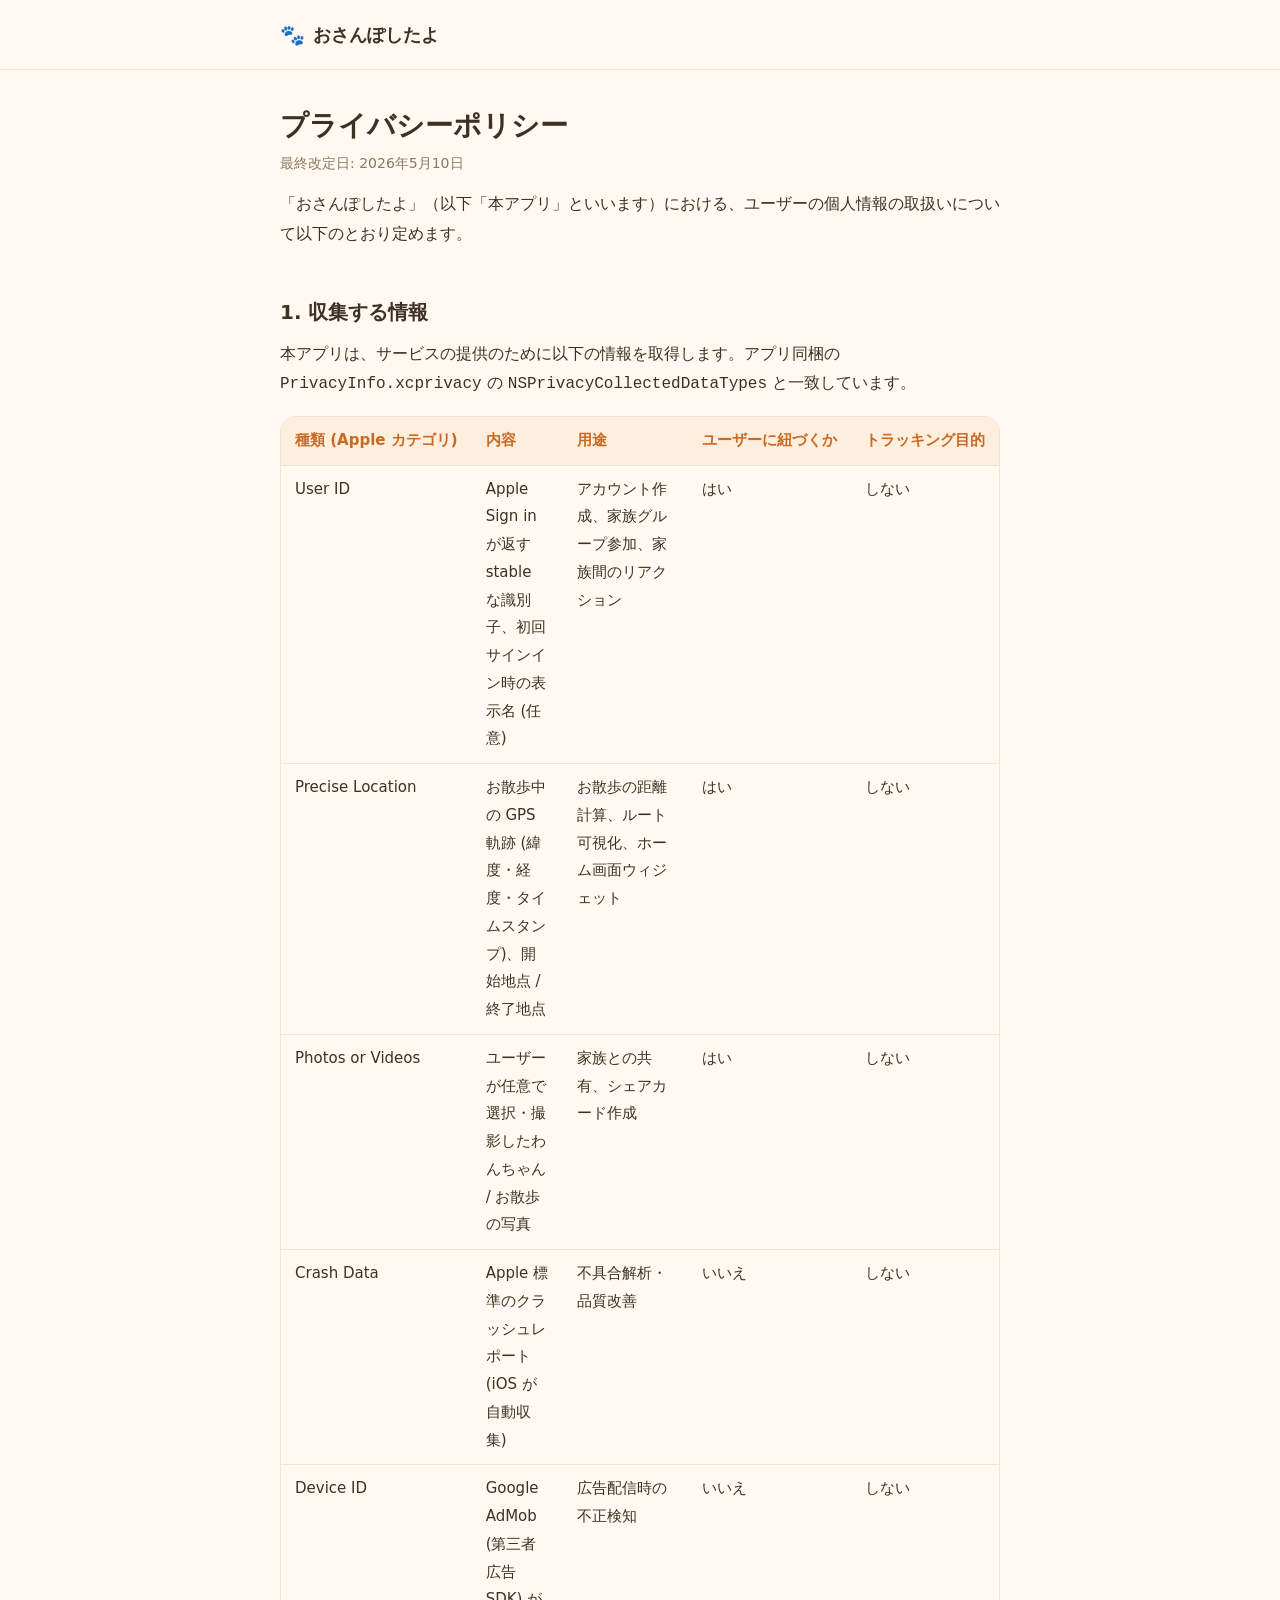
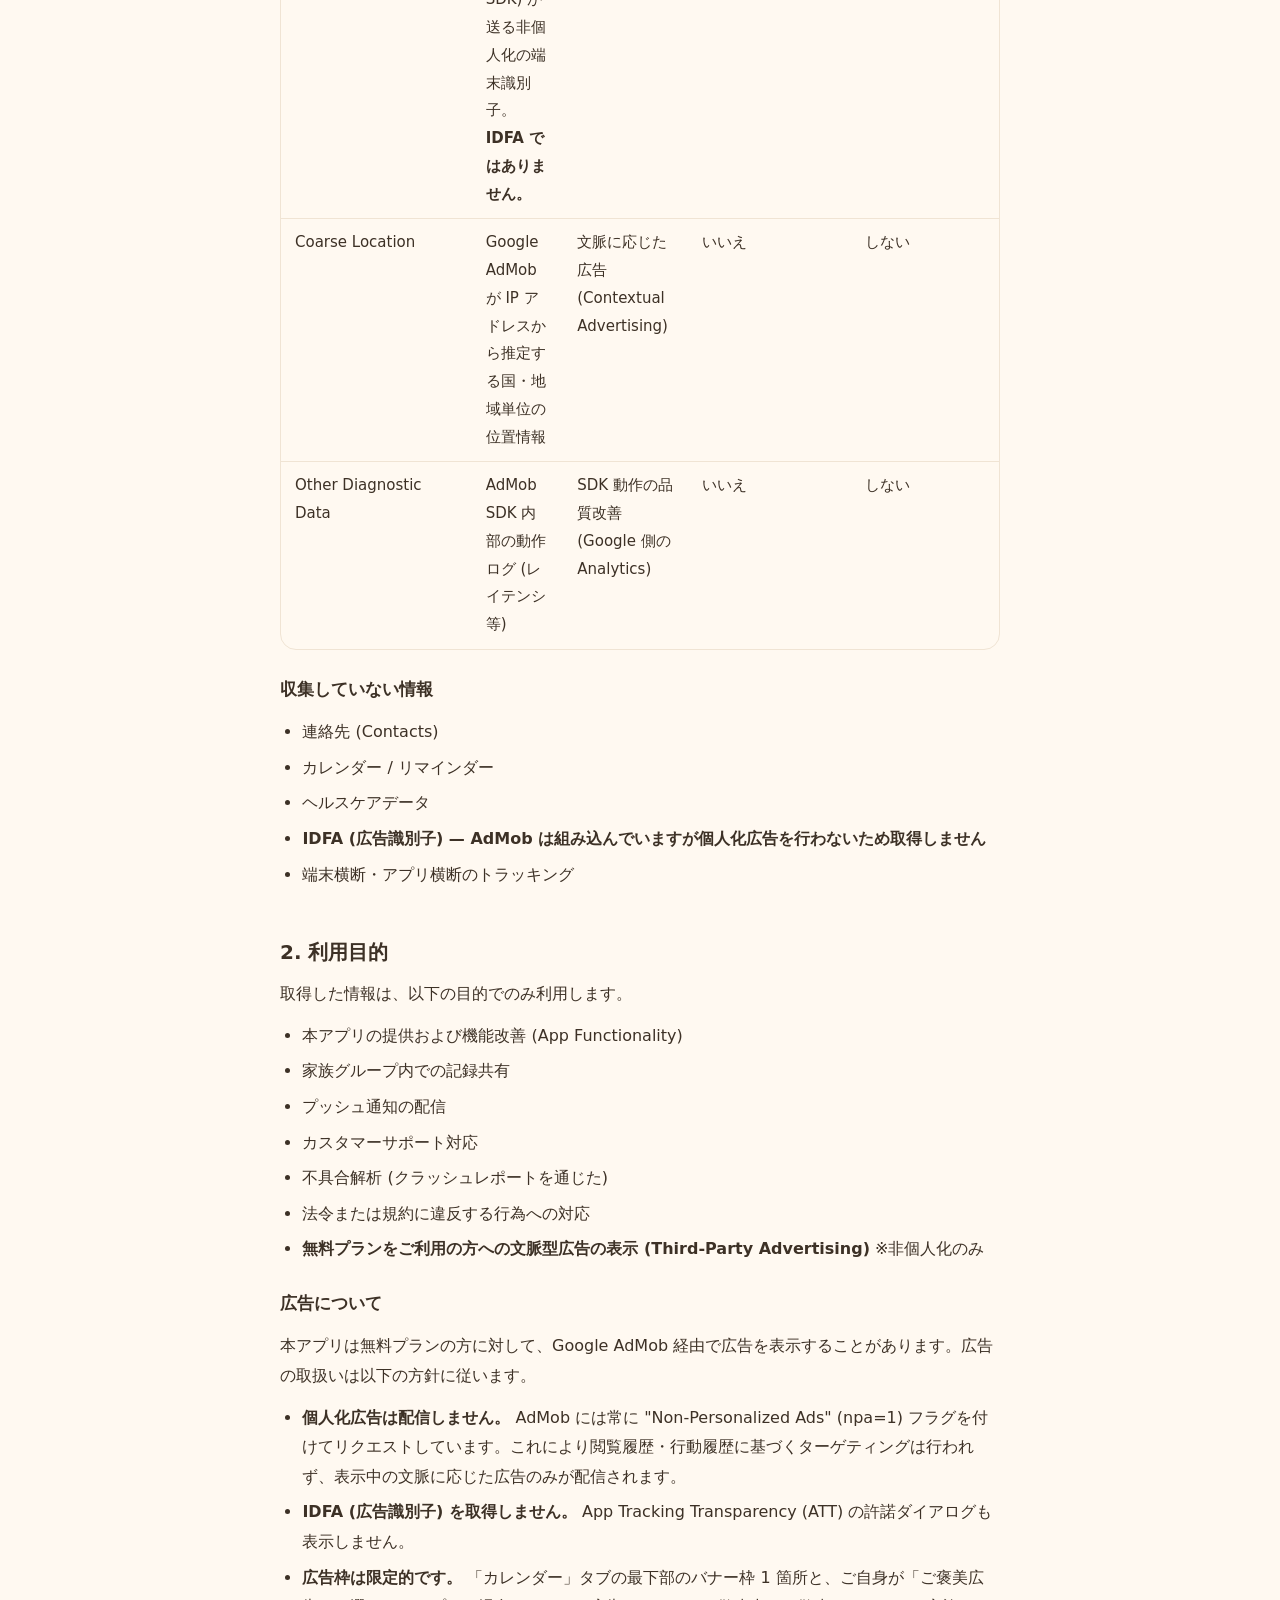
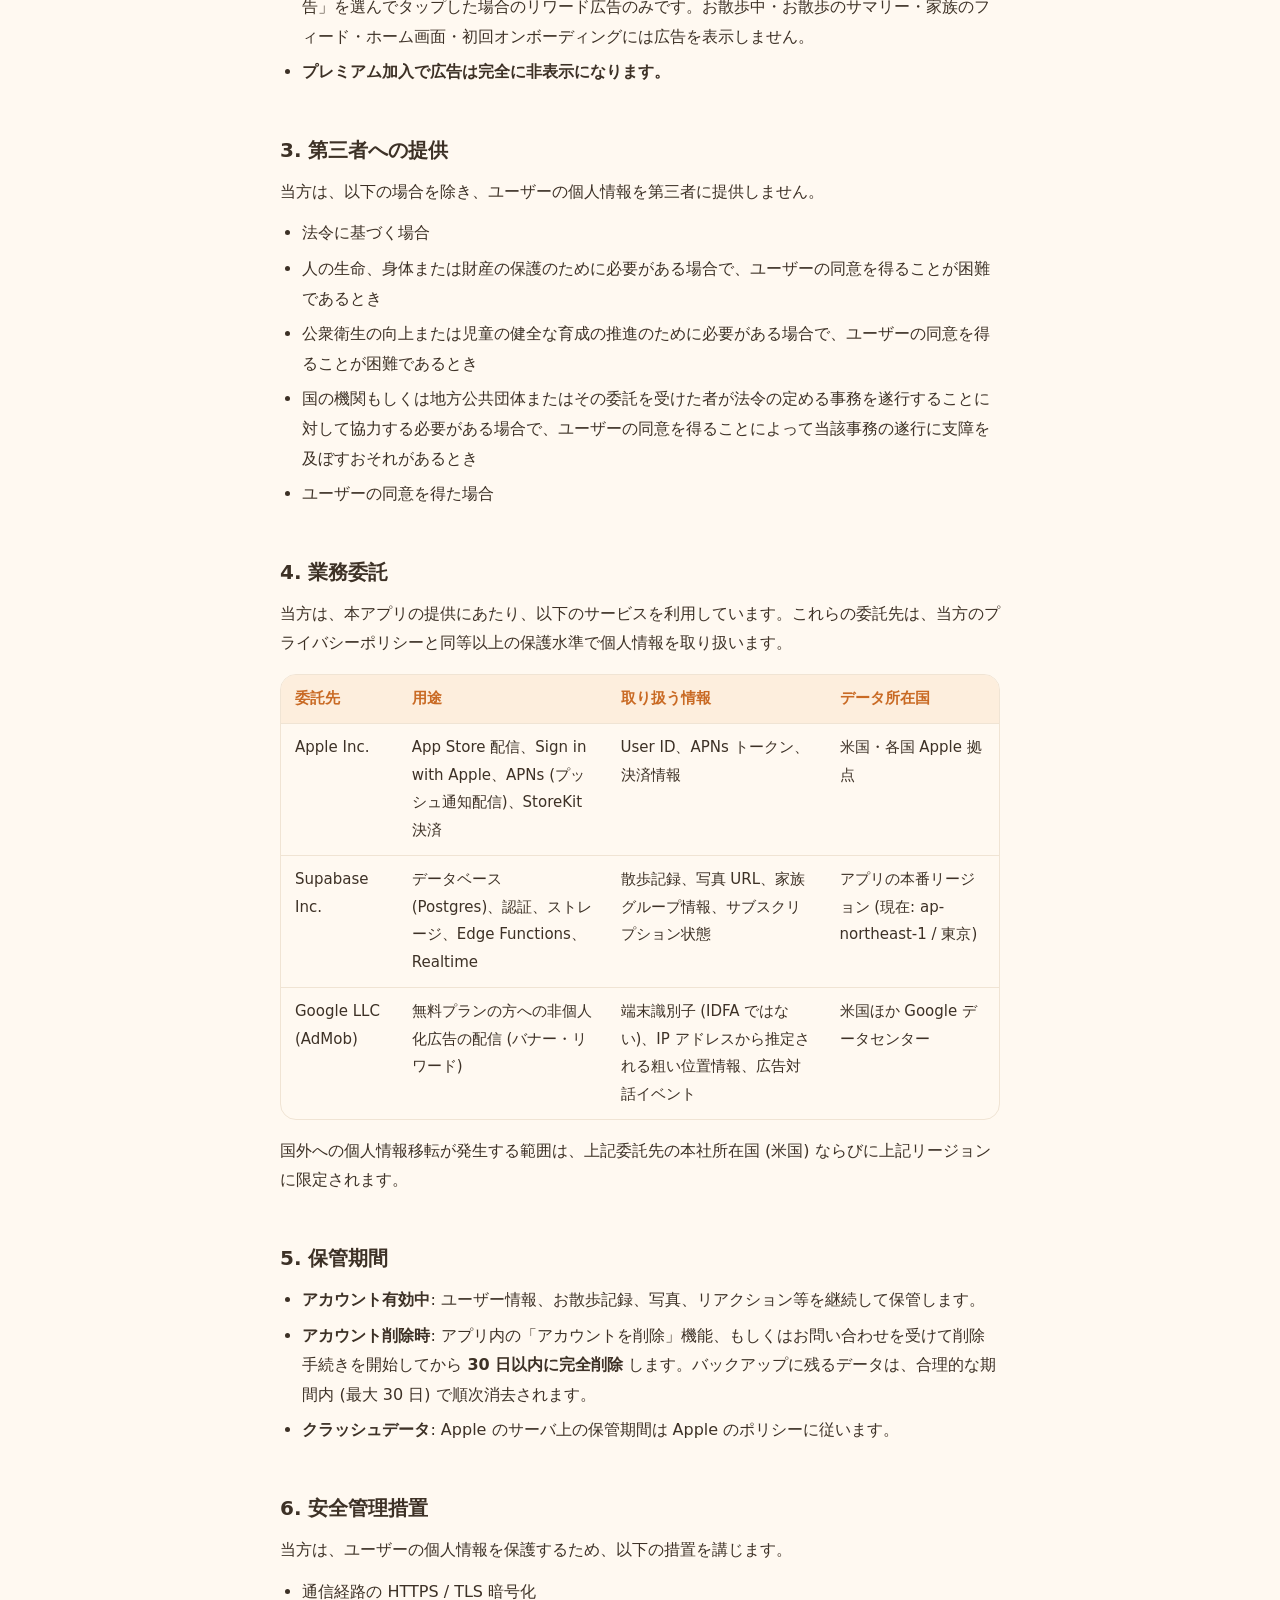
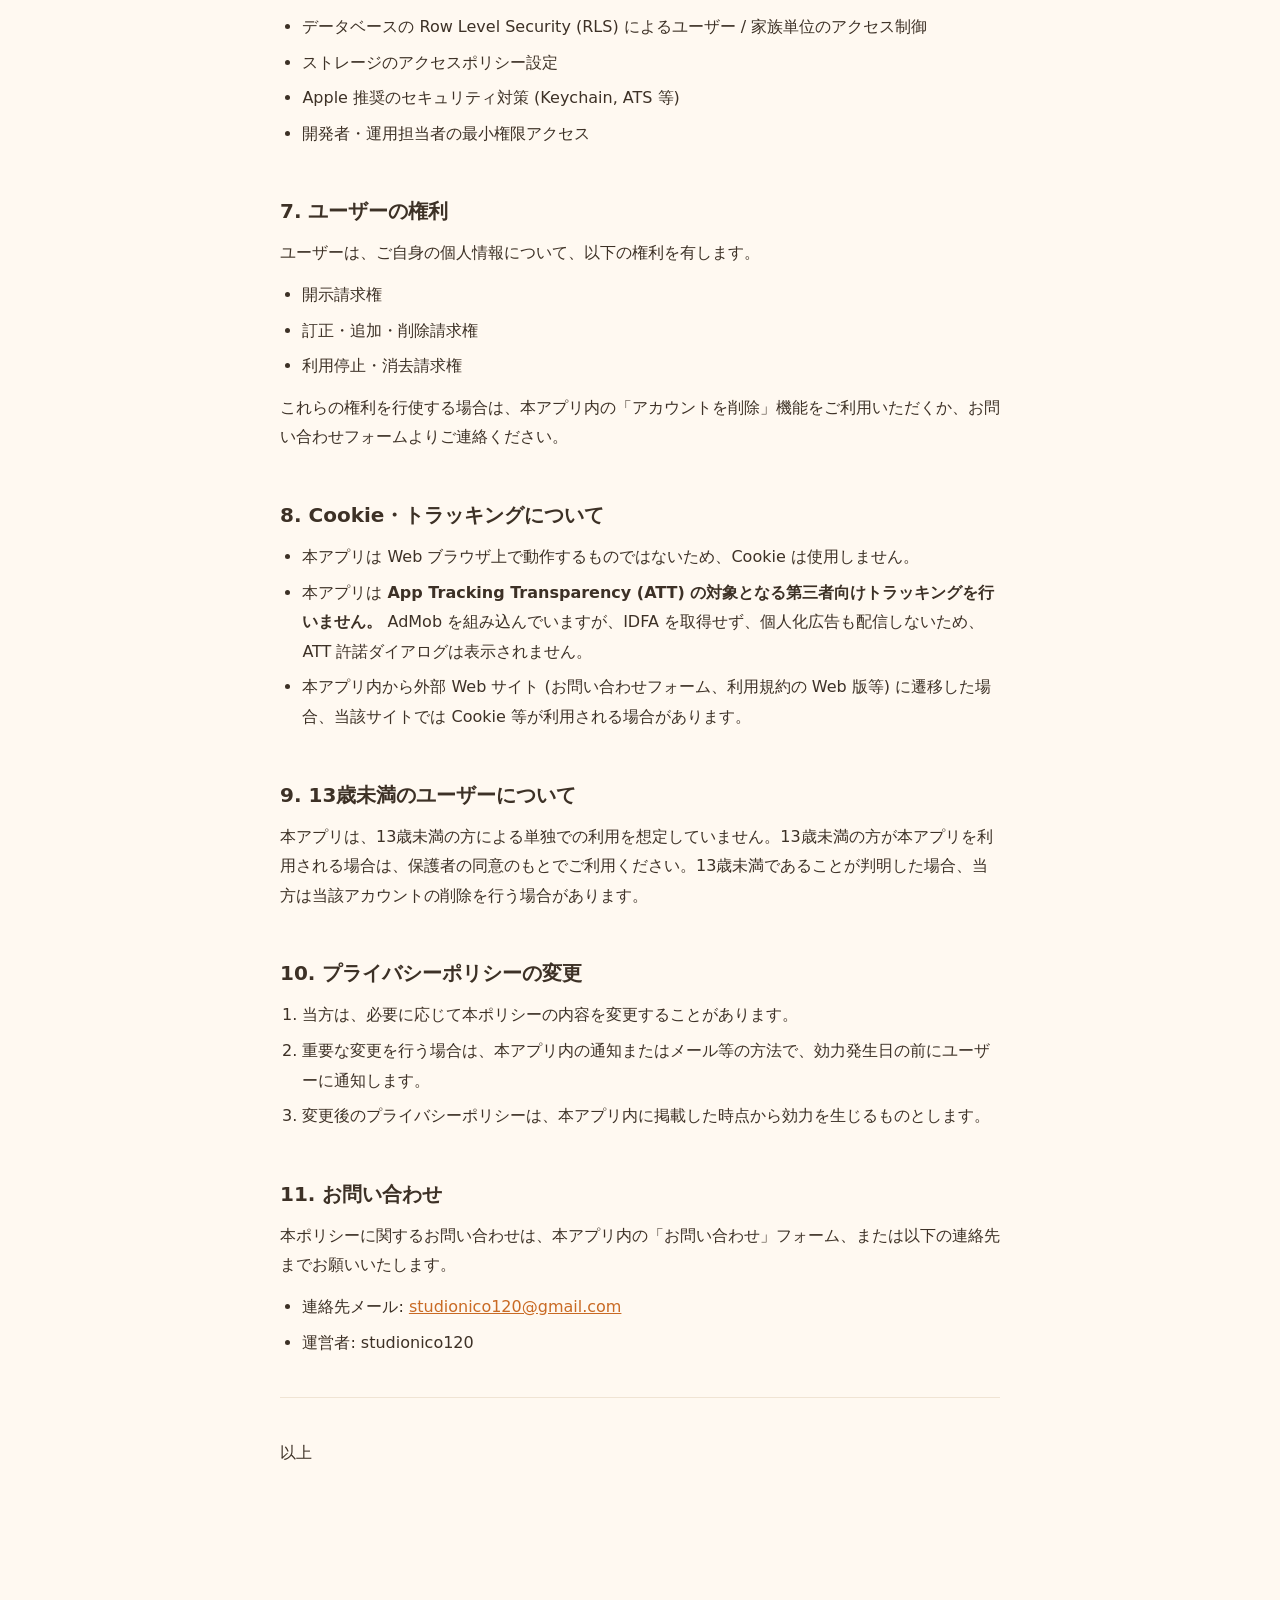
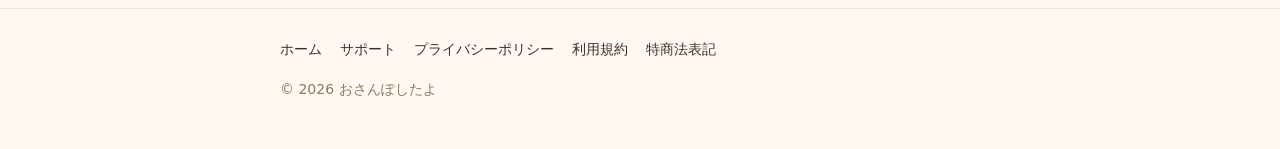
==== privacy.html @ c0de9bc1 "サイト初期化: おさんぽしたよ サポート / プライバシー / 利用規約 / 特商法" ====
<!DOCTYPE html>
<html lang="ja">
<head>
<meta charset="utf-8">
<meta name="viewport" content="width=device-width, initial-scale=1">
<meta name="robots" content="index,follow">
<title>プライバシーポリシー — おさんぽしたよ</title>
<link rel="stylesheet" href="style.css">
</head>
<body>
<header class="site-header">
  <div class="inner">
    <a class="brand" href="index.html"><span class="paw" aria-hidden="true">🐾</span> おさんぽしたよ</a>
  </div>
</header>

<main class="wrap">
  <h1>プライバシーポリシー</h1>
  <p class="updated">最終改定日: 2026年5月10日</p>
  <p>「おさんぽしたよ」（以下「本アプリ」といいます）における、ユーザーの個人情報の取扱いについて以下のとおり定めます。</p>

  <h2>1. 収集する情報</h2>
  <p>本アプリは、サービスの提供のために以下の情報を取得します。アプリ同梱の <code>PrivacyInfo.xcprivacy</code> の <code>NSPrivacyCollectedDataTypes</code> と一致しています。</p>
  <div class="table-wrap">
    <table>
      <thead>
        <tr><th>種類 (Apple カテゴリ)</th><th>内容</th><th>用途</th><th>ユーザーに紐づくか</th><th>トラッキング目的</th></tr>
      </thead>
      <tbody>
        <tr><td>User ID</td><td>Apple Sign in が返す stable な識別子、初回サインイン時の表示名 (任意)</td><td>アカウント作成、家族グループ参加、家族間のリアクション</td><td>はい</td><td>しない</td></tr>
        <tr><td>Precise Location</td><td>お散歩中の GPS 軌跡 (緯度・経度・タイムスタンプ)、開始地点 / 終了地点</td><td>お散歩の距離計算、ルート可視化、ホーム画面ウィジェット</td><td>はい</td><td>しない</td></tr>
        <tr><td>Photos or Videos</td><td>ユーザーが任意で選択・撮影したわんちゃん / お散歩の写真</td><td>家族との共有、シェアカード作成</td><td>はい</td><td>しない</td></tr>
        <tr><td>Crash Data</td><td>Apple 標準のクラッシュレポート (iOS が自動収集)</td><td>不具合解析・品質改善</td><td>いいえ</td><td>しない</td></tr>
        <tr><td>Device ID</td><td>Google AdMob (第三者広告 SDK) が送る非個人化の端末識別子。<strong>IDFA ではありません。</strong></td><td>広告配信時の不正検知</td><td>いいえ</td><td>しない</td></tr>
        <tr><td>Coarse Location</td><td>Google AdMob が IP アドレスから推定する国・地域単位の位置情報</td><td>文脈に応じた広告 (Contextual Advertising)</td><td>いいえ</td><td>しない</td></tr>
        <tr><td>Other Diagnostic Data</td><td>AdMob SDK 内部の動作ログ (レイテンシ等)</td><td>SDK 動作の品質改善 (Google 側の Analytics)</td><td>いいえ</td><td>しない</td></tr>
      </tbody>
    </table>
  </div>

  <h3>収集していない情報</h3>
  <ul>
    <li>連絡先 (Contacts)</li>
    <li>カレンダー / リマインダー</li>
    <li>ヘルスケアデータ</li>
    <li><strong>IDFA (広告識別子) — AdMob は組み込んでいますが個人化広告を行わないため取得しません</strong></li>
    <li>端末横断・アプリ横断のトラッキング</li>
  </ul>

  <h2>2. 利用目的</h2>
  <p>取得した情報は、以下の目的でのみ利用します。</p>
  <ul>
    <li>本アプリの提供および機能改善 (App Functionality)</li>
    <li>家族グループ内での記録共有</li>
    <li>プッシュ通知の配信</li>
    <li>カスタマーサポート対応</li>
    <li>不具合解析 (クラッシュレポートを通じた)</li>
    <li>法令または規約に違反する行為への対応</li>
    <li><strong>無料プランをご利用の方への文脈型広告の表示 (Third-Party Advertising)</strong> ※非個人化のみ</li>
  </ul>

  <h3>広告について</h3>
  <p>本アプリは無料プランの方に対して、Google AdMob 経由で広告を表示することがあります。広告の取扱いは以下の方針に従います。</p>
  <ul>
    <li><strong>個人化広告は配信しません。</strong> AdMob には常に "Non-Personalized Ads" (npa=1) フラグを付けてリクエストしています。これにより閲覧履歴・行動履歴に基づくターゲティングは行われず、表示中の文脈に応じた広告のみが配信されます。</li>
    <li><strong>IDFA (広告識別子) を取得しません。</strong> App Tracking Transparency (ATT) の許諾ダイアログも表示しません。</li>
    <li><strong>広告枠は限定的です。</strong> 「カレンダー」タブの最下部のバナー枠 1 箇所と、ご自身が「ご褒美広告」を選んでタップした場合のリワード広告のみです。お散歩中・お散歩のサマリー・家族のフィード・ホーム画面・初回オンボーディングには広告を表示しません。</li>
    <li><strong>プレミアム加入で広告は完全に非表示になります。</strong></li>
  </ul>

  <h2>3. 第三者への提供</h2>
  <p>当方は、以下の場合を除き、ユーザーの個人情報を第三者に提供しません。</p>
  <ul>
    <li>法令に基づく場合</li>
    <li>人の生命、身体または財産の保護のために必要がある場合で、ユーザーの同意を得ることが困難であるとき</li>
    <li>公衆衛生の向上または児童の健全な育成の推進のために必要がある場合で、ユーザーの同意を得ることが困難であるとき</li>
    <li>国の機関もしくは地方公共団体またはその委託を受けた者が法令の定める事務を遂行することに対して協力する必要がある場合で、ユーザーの同意を得ることによって当該事務の遂行に支障を及ぼすおそれがあるとき</li>
    <li>ユーザーの同意を得た場合</li>
  </ul>

  <h2>4. 業務委託</h2>
  <p>当方は、本アプリの提供にあたり、以下のサービスを利用しています。これらの委託先は、当方のプライバシーポリシーと同等以上の保護水準で個人情報を取り扱います。</p>
  <div class="table-wrap">
    <table>
      <thead><tr><th>委託先</th><th>用途</th><th>取り扱う情報</th><th>データ所在国</th></tr></thead>
      <tbody>
        <tr><td>Apple Inc.</td><td>App Store 配信、Sign in with Apple、APNs (プッシュ通知配信)、StoreKit 決済</td><td>User ID、APNs トークン、決済情報</td><td>米国・各国 Apple 拠点</td></tr>
        <tr><td>Supabase Inc.</td><td>データベース (Postgres)、認証、ストレージ、Edge Functions、Realtime</td><td>散歩記録、写真 URL、家族グループ情報、サブスクリプション状態</td><td>アプリの本番リージョン (現在: ap-northeast-1 / 東京)</td></tr>
        <tr><td>Google LLC (AdMob)</td><td>無料プランの方への非個人化広告の配信 (バナー・リワード)</td><td>端末識別子 (IDFA ではない)、IP アドレスから推定される粗い位置情報、広告対話イベント</td><td>米国ほか Google データセンター</td></tr>
      </tbody>
    </table>
  </div>
  <p>国外への個人情報移転が発生する範囲は、上記委託先の本社所在国 (米国) ならびに上記リージョンに限定されます。</p>

  <h2>5. 保管期間</h2>
  <ul>
    <li><strong>アカウント有効中</strong>: ユーザー情報、お散歩記録、写真、リアクション等を継続して保管します。</li>
    <li><strong>アカウント削除時</strong>: アプリ内の「アカウントを削除」機能、もしくはお問い合わせを受けて削除手続きを開始してから <strong>30 日以内に完全削除</strong> します。バックアップに残るデータは、合理的な期間内 (最大 30 日) で順次消去されます。</li>
    <li><strong>クラッシュデータ</strong>: Apple のサーバ上の保管期間は Apple のポリシーに従います。</li>
  </ul>

  <h2>6. 安全管理措置</h2>
  <p>当方は、ユーザーの個人情報を保護するため、以下の措置を講じます。</p>
  <ul>
    <li>通信経路の HTTPS / TLS 暗号化</li>
    <li>データベースの Row Level Security (RLS) によるユーザー / 家族単位のアクセス制御</li>
    <li>ストレージのアクセスポリシー設定</li>
    <li>Apple 推奨のセキュリティ対策 (Keychain, ATS 等)</li>
    <li>開発者・運用担当者の最小権限アクセス</li>
  </ul>

  <h2>7. ユーザーの権利</h2>
  <p>ユーザーは、ご自身の個人情報について、以下の権利を有します。</p>
  <ul>
    <li>開示請求権</li>
    <li>訂正・追加・削除請求権</li>
    <li>利用停止・消去請求権</li>
  </ul>
  <p>これらの権利を行使する場合は、本アプリ内の「アカウントを削除」機能をご利用いただくか、お問い合わせフォームよりご連絡ください。</p>

  <h2>8. Cookie・トラッキングについて</h2>
  <ul>
    <li>本アプリは Web ブラウザ上で動作するものではないため、Cookie は使用しません。</li>
    <li>本アプリは <strong>App Tracking Transparency (ATT) の対象となる第三者向けトラッキングを行いません。</strong> AdMob を組み込んでいますが、IDFA を取得せず、個人化広告も配信しないため、ATT 許諾ダイアログは表示されません。</li>
    <li>本アプリ内から外部 Web サイト (お問い合わせフォーム、利用規約の Web 版等) に遷移した場合、当該サイトでは Cookie 等が利用される場合があります。</li>
  </ul>

  <h2>9. 13歳未満のユーザーについて</h2>
  <p>本アプリは、13歳未満の方による単独での利用を想定していません。13歳未満の方が本アプリを利用される場合は、保護者の同意のもとでご利用ください。13歳未満であることが判明した場合、当方は当該アカウントの削除を行う場合があります。</p>

  <h2>10. プライバシーポリシーの変更</h2>
  <ol>
    <li>当方は、必要に応じて本ポリシーの内容を変更することがあります。</li>
    <li>重要な変更を行う場合は、本アプリ内の通知またはメール等の方法で、効力発生日の前にユーザーに通知します。</li>
    <li>変更後のプライバシーポリシーは、本アプリ内に掲載した時点から効力を生じるものとします。</li>
  </ol>

  <h2>11. お問い合わせ</h2>
  <p>本ポリシーに関するお問い合わせは、本アプリ内の「お問い合わせ」フォーム、または以下の連絡先までお願いいたします。</p>
  <ul>
    <li>連絡先メール: <a href="mailto:studionico120@gmail.com">studionico120@gmail.com</a></li>
    <li>運営者: studionico120</li>
  </ul>

  <hr>
  <p>以上</p>
</main>

<footer class="site-footer">
  <div class="inner">
    <nav>
      <a href="index.html">ホーム</a>
      <a href="support.html">サポート</a>
      <a href="privacy.html">プライバシーポリシー</a>
      <a href="terms.html">利用規約</a>
      <a href="tokushoho.html">特商法表記</a>
    </nav>
    <div>© 2026 おさんぽしたよ</div>
  </div>
</footer>
</body>
</html>
---- style.css ----
/* おさんぽしたよ — 公開サイト共通スタイル
   GitHub Pages (studionico120.github.io/Osapo) で index / support / privacy / terms / tokushoho が共有する。
   ブランド: 温かみのあるオレンジ × クリーム地 (アプリ本体のトークンに準拠)。 */

:root {
  --bg: #FFF9F1;
  --surface: #FFFFFF;
  --ink: #3D3126;
  --ink-soft: #8A7862;
  --line: #F0E4D4;
  --brand: #E8833A;
  --brand-deep: #C96A24;
  --brand-bg: #FDEEDD;
  --ph-bg: #FFF1C8;
  --ph-ink: #8A6510;
  --radius: 16px;
}

@media (prefers-color-scheme: dark) {
  :root {
    --bg: #1C1712;
    --surface: #262019;
    --ink: #F1E7DB;
    --ink-soft: #B3A08B;
    --line: #3A2F25;
    --brand: #F09B58;
    --brand-deep: #F3AE72;
    --brand-bg: #38281A;
    --ph-bg: #43370F;
    --ph-ink: #F0D68A;
  }
}

* { box-sizing: border-box; }

html { -webkit-text-size-adjust: 100%; }

body {
  margin: 0;
  background: var(--bg);
  color: var(--ink);
  font-family: "Hiragino Sans", "Hiragino Kaku Gothic ProN", "Noto Sans JP", system-ui, -apple-system, sans-serif;
  font-size: 16px;
  line-height: 1.85;
  -webkit-font-smoothing: antialiased;
}

.wrap {
  max-width: 760px;
  margin: 0 auto;
  padding: 0 20px 72px;
}

/* ---- ヘッダー ---- */
.site-header {
  border-bottom: 1px solid var(--line);
  background: var(--bg);
}
.site-header .inner {
  max-width: 760px;
  margin: 0 auto;
  padding: 18px 20px;
  display: flex;
  align-items: center;
  gap: 10px;
}
.site-header a.brand {
  display: flex;
  align-items: center;
  gap: 8px;
  text-decoration: none;
  color: var(--ink);
  font-weight: 700;
  font-size: 18px;
}
.site-header .paw { font-size: 20px; line-height: 1; }

/* ---- 見出し ---- */
h1 {
  font-size: 28px;
  font-weight: 700;
  line-height: 1.4;
  margin: 36px 0 6px;
  text-wrap: balance;
}
h2 {
  font-size: 20px;
  font-weight: 700;
  line-height: 1.5;
  margin: 40px 0 10px;
  padding-top: 8px;
}
h3 { font-size: 17px; font-weight: 700; margin: 24px 0 8px; }

.updated {
  color: var(--ink-soft);
  font-size: 14px;
  margin: 0 0 8px;
}

.lead { font-size: 17px; color: var(--ink); }

/* ---- 本文 ---- */
p { margin: 12px 0; }
a { color: var(--brand-deep); }
a:hover { color: var(--brand); }
:focus-visible { outline: 3px solid var(--brand); outline-offset: 2px; border-radius: 4px; }

ul, ol { margin: 12px 0; padding-left: 1.4em; }
li { margin: 6px 0; }

strong { font-weight: 700; }

hr {
  border: none;
  border-top: 1px solid var(--line);
  margin: 40px 0;
}

/* ---- テーブル (横スクロール対応) ---- */
.table-wrap {
  overflow-x: auto;
  -webkit-overflow-scrolling: touch;
  margin: 16px 0;
  border: 1px solid var(--line);
  border-radius: var(--radius);
}
table {
  border-collapse: collapse;
  width: 100%;
  min-width: 480px;
  font-size: 15px;
}
th, td {
  text-align: left;
  padding: 10px 14px;
  border-bottom: 1px solid var(--line);
  vertical-align: top;
}
th {
  background: var(--brand-bg);
  color: var(--brand-deep);
  font-weight: 700;
  white-space: nowrap;
}
tr:last-child td { border-bottom: none; }

/* ---- 公開前に差し替えるプレースホルダ ---- */
.ph {
  background: var(--ph-bg);
  color: var(--ph-ink);
  padding: 1px 6px;
  border-radius: 6px;
  font-weight: 700;
  font-size: 0.95em;
  white-space: nowrap;
}

/* ---- 特商法などの定義リスト調テーブルの見出し列 ---- */
table.kv th { width: 34%; }

/* ---- FAQ ---- */
.faq details {
  border: 1px solid var(--line);
  border-radius: var(--radius);
  background: var(--surface);
  margin: 10px 0;
  padding: 4px 18px;
}
.faq summary {
  cursor: pointer;
  font-weight: 700;
  padding: 12px 0;
  list-style: none;
}
.faq summary::-webkit-details-marker { display: none; }
.faq summary::before { content: "🐾 "; }
.faq details[open] summary { border-bottom: 1px solid var(--line); }
.faq .answer { padding: 12px 0 14px; color: var(--ink); white-space: pre-line; }

/* ---- ランディング (index) ---- */
.hero {
  text-align: center;
  padding: 48px 0 12px;
}
.hero .paw-big { font-size: 44px; }
.hero h1 { margin-top: 12px; }
.hero .sub { color: var(--ink-soft); font-size: 17px; max-width: 30em; margin: 8px auto 0; }

.features {
  display: grid;
  grid-template-columns: 1fr;
  gap: 14px;
  margin: 28px 0;
}
@media (min-width: 620px) {
  .features { grid-template-columns: repeat(3, 1fr); }
}
.feature {
  background: var(--surface);
  border: 1px solid var(--line);
  border-radius: var(--radius);
  padding: 20px;
}
.feature .ico { font-size: 26px; }
.feature h3 { margin: 8px 0 4px; }
.feature p { margin: 0; color: var(--ink-soft); font-size: 15px; }

.note {
  background: var(--brand-bg);
  border-radius: var(--radius);
  padding: 16px 18px;
  color: var(--brand-deep);
  font-size: 15px;
  margin: 24px 0;
}

/* ---- フッター ---- */
.site-footer {
  border-top: 1px solid var(--line);
  margin-top: 56px;
}
.site-footer .inner {
  max-width: 760px;
  margin: 0 auto;
  padding: 28px 20px 48px;
  color: var(--ink-soft);
  font-size: 14px;
}
.site-footer nav {
  display: flex;
  flex-wrap: wrap;
  gap: 8px 18px;
  margin-bottom: 14px;
}
.site-footer nav a { color: var(--ink); text-decoration: none; }
.site-footer nav a:hover { color: var(--brand-deep); text-decoration: underline; }
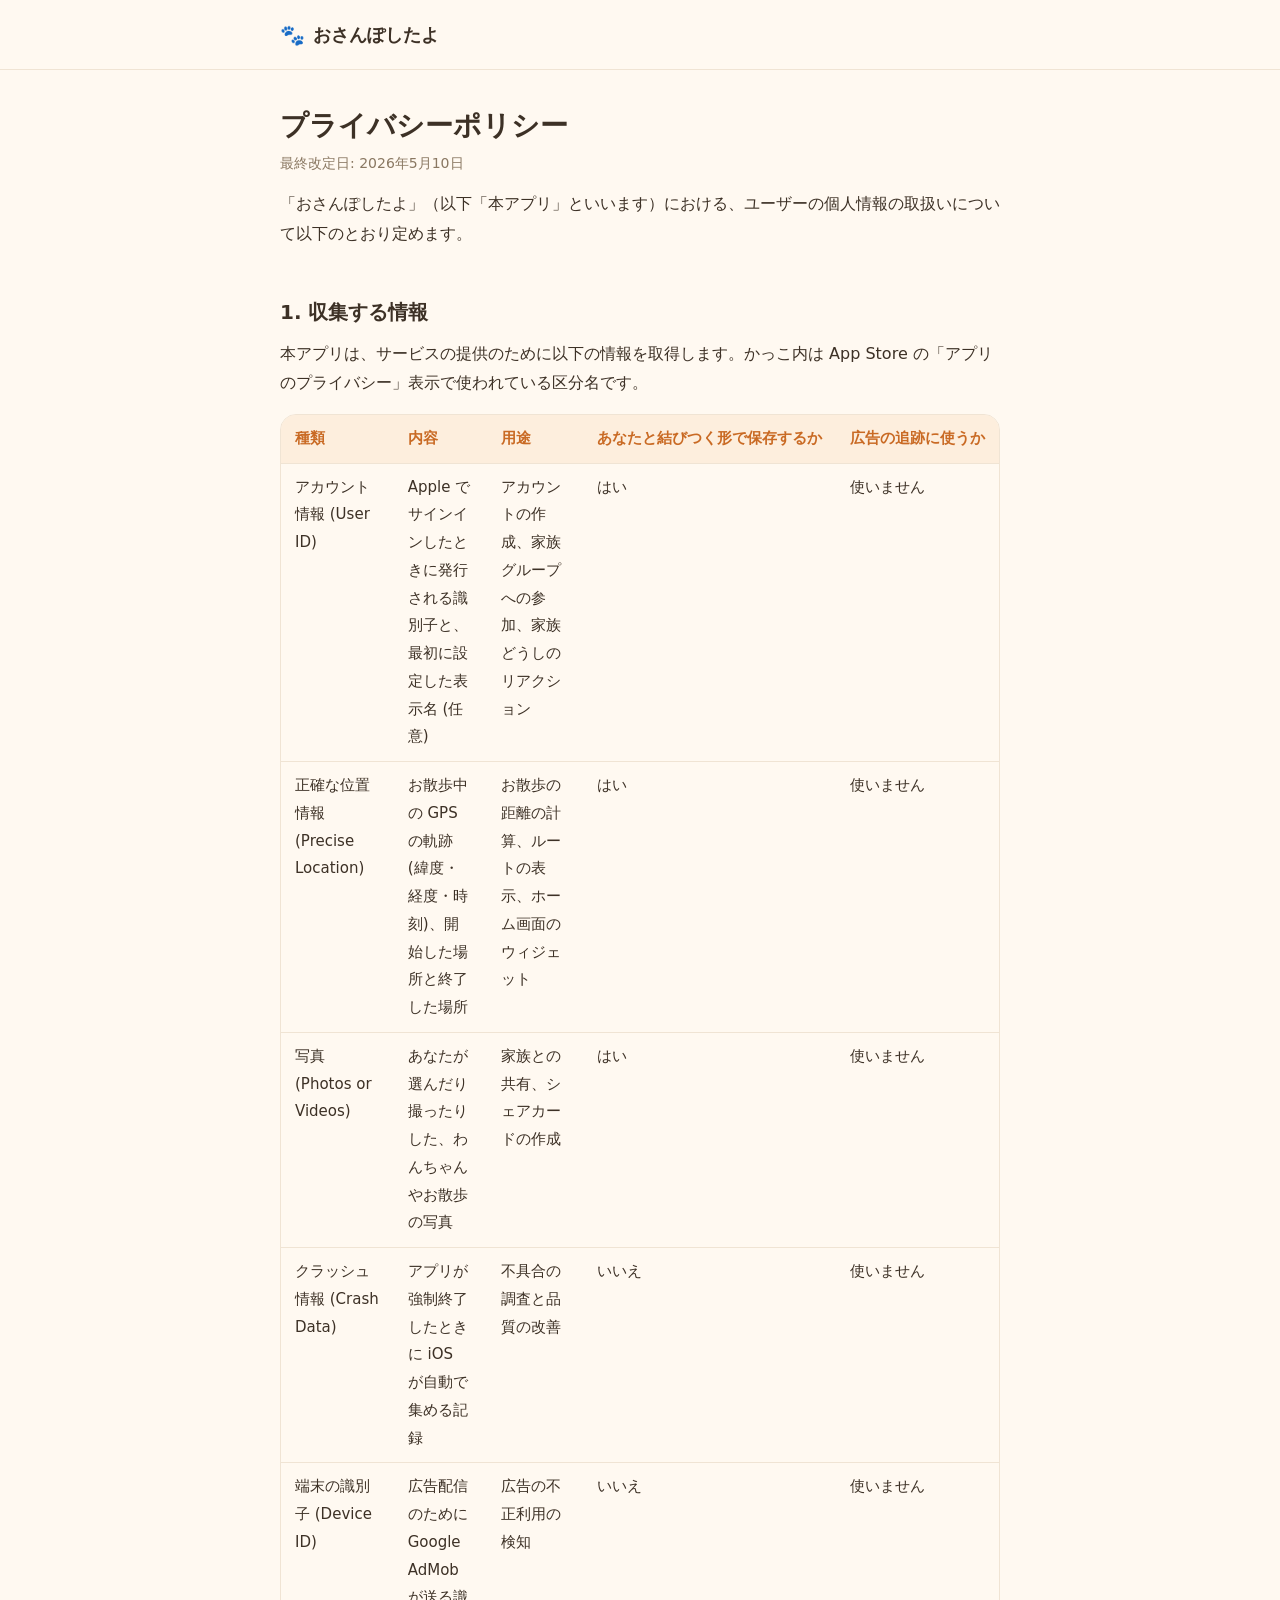
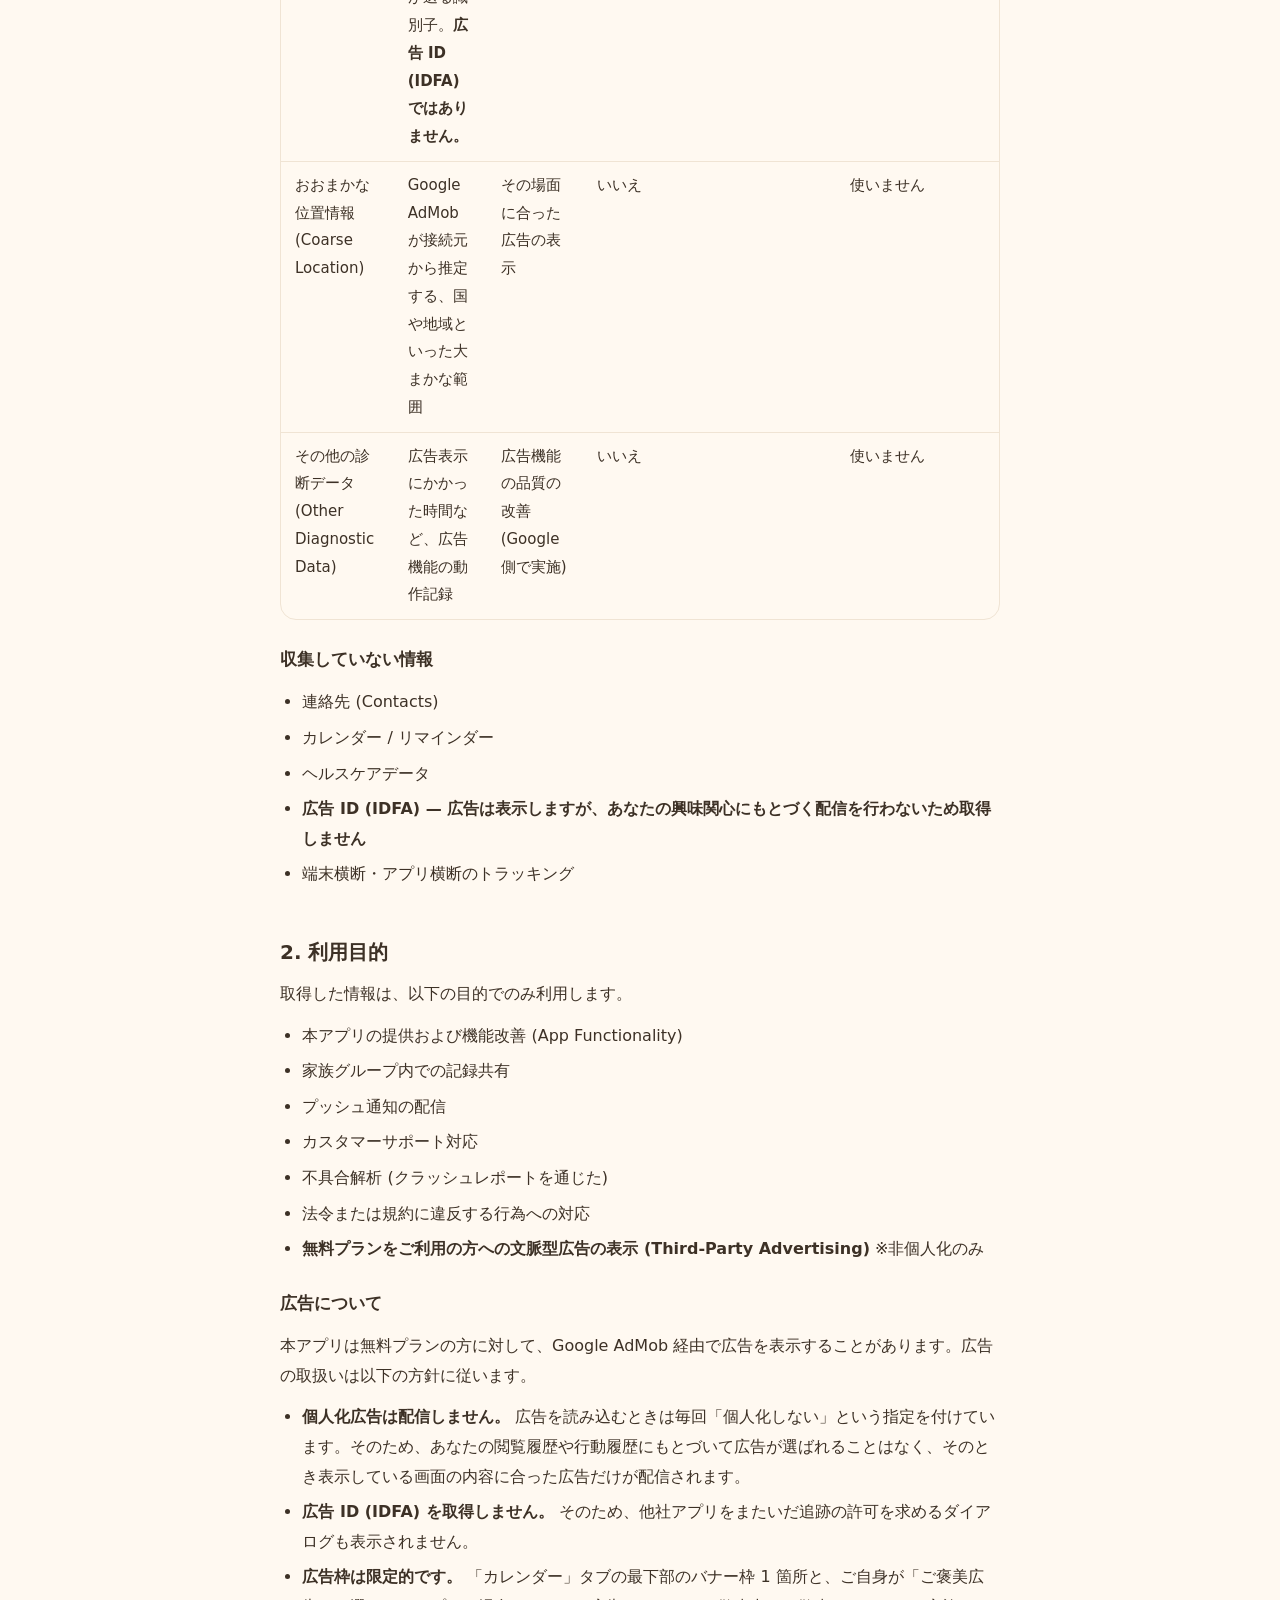
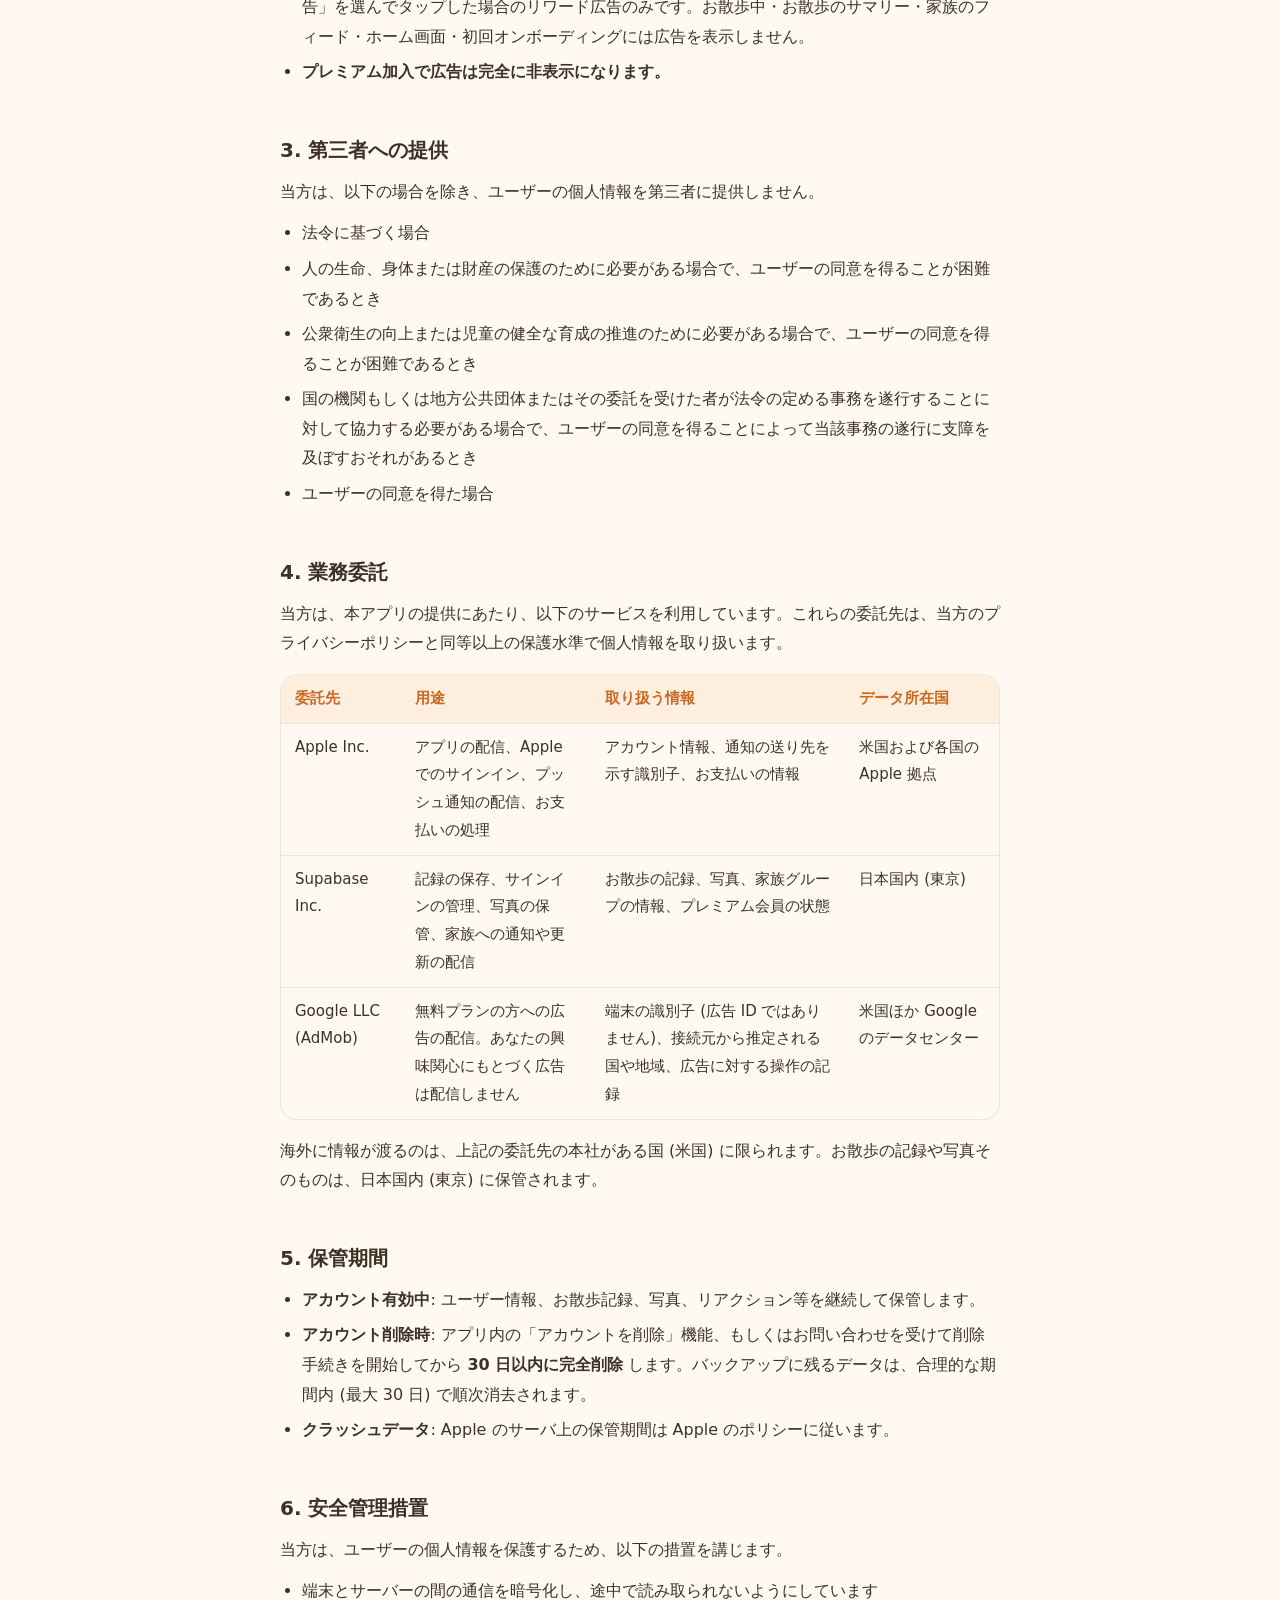
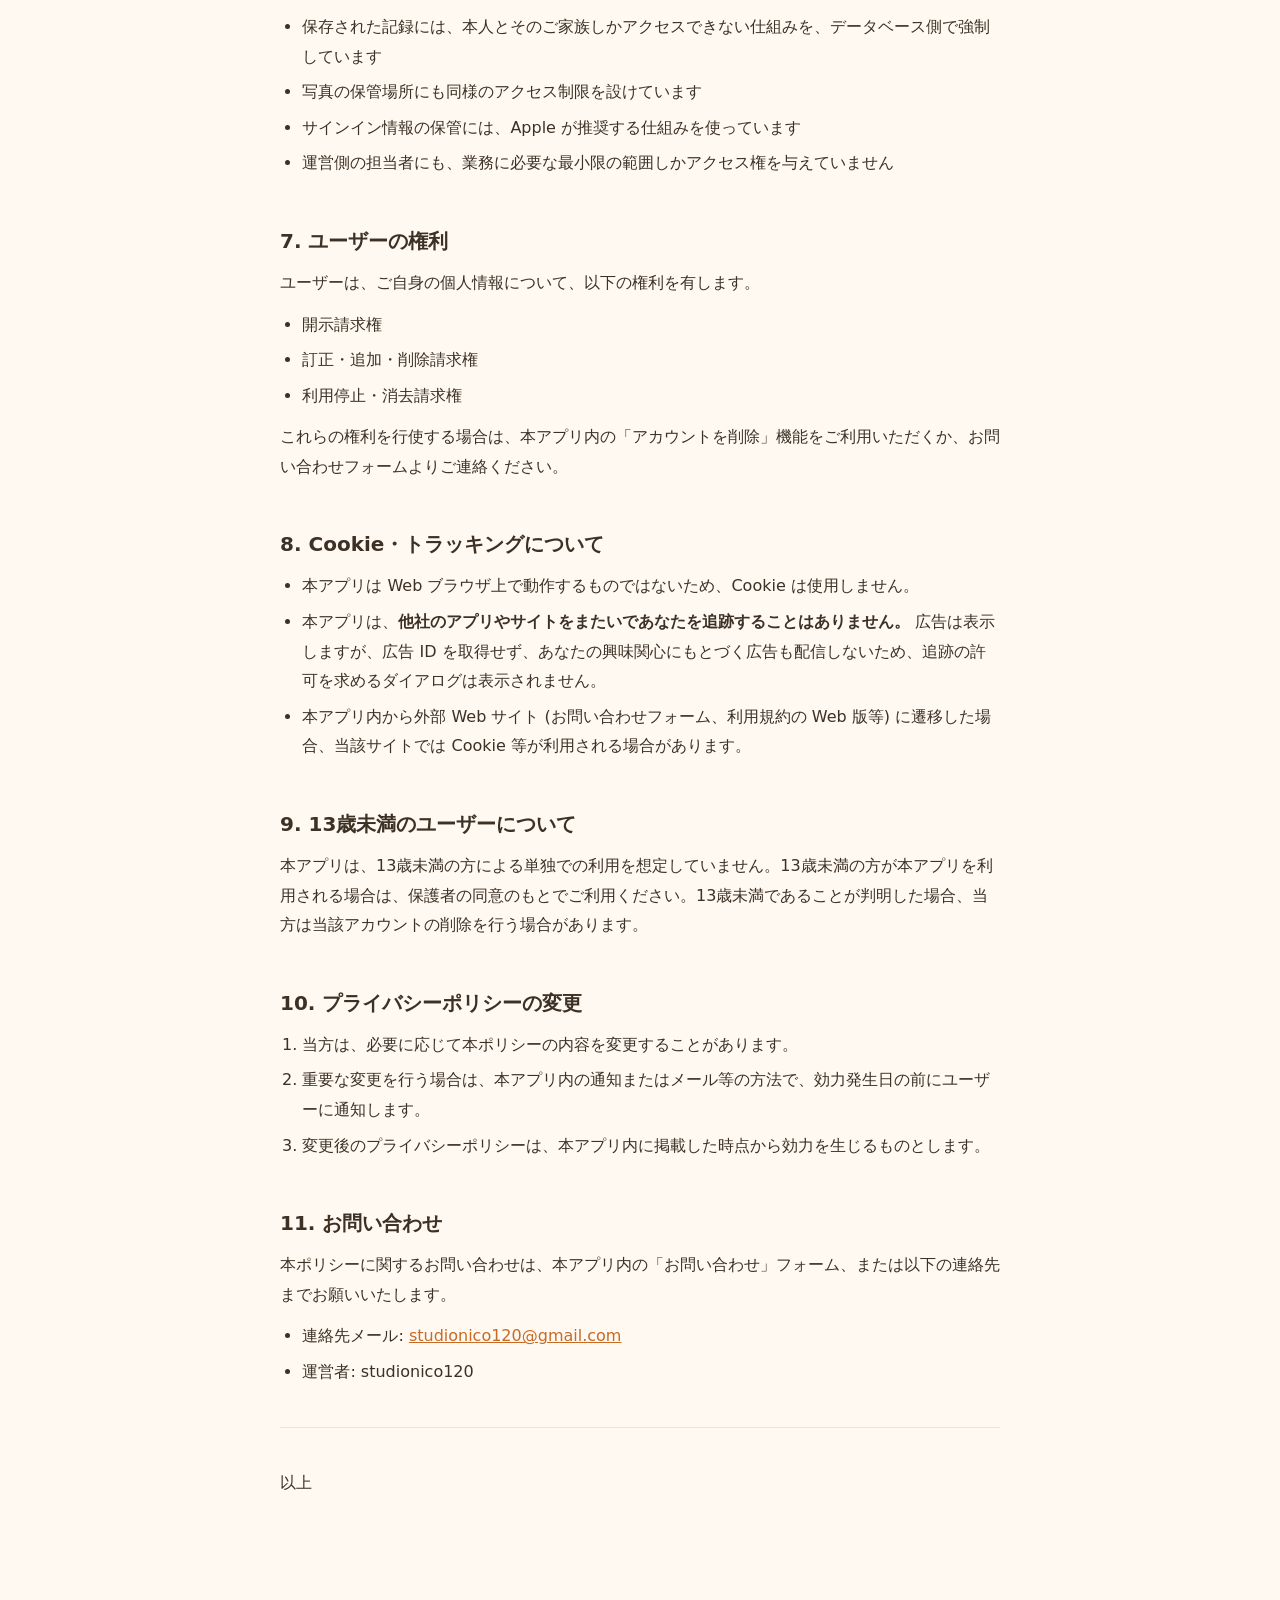
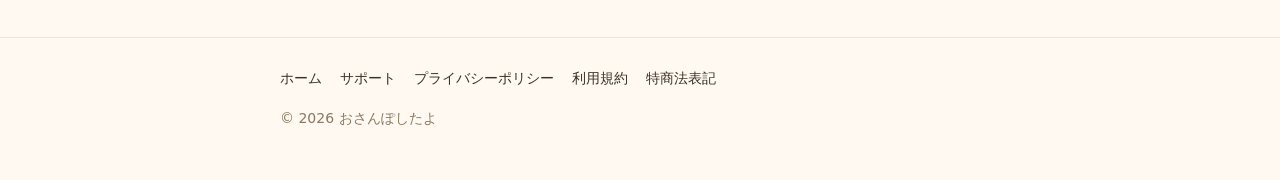
==== commit e07a9a6b: "docs: プライバシーポリシーの開発者向け表現を利用者向けに書き換え 本体リポジトリ (OsanpoShitayo) の docs/release/site/privacy.html と同内容に同期" ====
--- a/privacy.html
+++ b/privacy.html
@@ -20,20 +20,20 @@
   <p>「おさんぽしたよ」（以下「本アプリ」といいます）における、ユーザーの個人情報の取扱いについて以下のとおり定めます。</p>
 
   <h2>1. 収集する情報</h2>
-  <p>本アプリは、サービスの提供のために以下の情報を取得します。アプリ同梱の <code>PrivacyInfo.xcprivacy</code> の <code>NSPrivacyCollectedDataTypes</code> と一致しています。</p>
+  <p>本アプリは、サービスの提供のために以下の情報を取得します。かっこ内は App Store の「アプリのプライバシー」表示で使われている区分名です。</p>
   <div class="table-wrap">
     <table>
       <thead>
-        <tr><th>種類 (Apple カテゴリ)</th><th>内容</th><th>用途</th><th>ユーザーに紐づくか</th><th>トラッキング目的</th></tr>
+        <tr><th>種類</th><th>内容</th><th>用途</th><th>あなたと結びつく形で保存するか</th><th>広告の追跡に使うか</th></tr>
       </thead>
       <tbody>
-        <tr><td>User ID</td><td>Apple Sign in が返す stable な識別子、初回サインイン時の表示名 (任意)</td><td>アカウント作成、家族グループ参加、家族間のリアクション</td><td>はい</td><td>しない</td></tr>
-        <tr><td>Precise Location</td><td>お散歩中の GPS 軌跡 (緯度・経度・タイムスタンプ)、開始地点 / 終了地点</td><td>お散歩の距離計算、ルート可視化、ホーム画面ウィジェット</td><td>はい</td><td>しない</td></tr>
-        <tr><td>Photos or Videos</td><td>ユーザーが任意で選択・撮影したわんちゃん / お散歩の写真</td><td>家族との共有、シェアカード作成</td><td>はい</td><td>しない</td></tr>
-        <tr><td>Crash Data</td><td>Apple 標準のクラッシュレポート (iOS が自動収集)</td><td>不具合解析・品質改善</td><td>いいえ</td><td>しない</td></tr>
-        <tr><td>Device ID</td><td>Google AdMob (第三者広告 SDK) が送る非個人化の端末識別子。<strong>IDFA ではありません。</strong></td><td>広告配信時の不正検知</td><td>いいえ</td><td>しない</td></tr>
-        <tr><td>Coarse Location</td><td>Google AdMob が IP アドレスから推定する国・地域単位の位置情報</td><td>文脈に応じた広告 (Contextual Advertising)</td><td>いいえ</td><td>しない</td></tr>
-        <tr><td>Other Diagnostic Data</td><td>AdMob SDK 内部の動作ログ (レイテンシ等)</td><td>SDK 動作の品質改善 (Google 側の Analytics)</td><td>いいえ</td><td>しない</td></tr>
+        <tr><td>アカウント情報 (User ID)</td><td>Apple でサインインしたときに発行される識別子と、最初に設定した表示名 (任意)</td><td>アカウントの作成、家族グループへの参加、家族どうしのリアクション</td><td>はい</td><td>使いません</td></tr>
+        <tr><td>正確な位置情報 (Precise Location)</td><td>お散歩中の GPS の軌跡 (緯度・経度・時刻)、開始した場所と終了した場所</td><td>お散歩の距離の計算、ルートの表示、ホーム画面のウィジェット</td><td>はい</td><td>使いません</td></tr>
+        <tr><td>写真 (Photos or Videos)</td><td>あなたが選んだり撮ったりした、わんちゃんやお散歩の写真</td><td>家族との共有、シェアカードの作成</td><td>はい</td><td>使いません</td></tr>
+        <tr><td>クラッシュ情報 (Crash Data)</td><td>アプリが強制終了したときに iOS が自動で集める記録</td><td>不具合の調査と品質の改善</td><td>いいえ</td><td>使いません</td></tr>
+        <tr><td>端末の識別子 (Device ID)</td><td>広告配信のために Google AdMob が送る識別子。<strong>広告 ID (IDFA) ではありません。</strong></td><td>広告の不正利用の検知</td><td>いいえ</td><td>使いません</td></tr>
+        <tr><td>おおまかな位置情報 (Coarse Location)</td><td>Google AdMob が接続元から推定する、国や地域といった大まかな範囲</td><td>その場面に合った広告の表示</td><td>いいえ</td><td>使いません</td></tr>
+        <tr><td>その他の診断データ (Other Diagnostic Data)</td><td>広告表示にかかった時間など、広告機能の動作記録</td><td>広告機能の品質の改善 (Google 側で実施)</td><td>いいえ</td><td>使いません</td></tr>
       </tbody>
     </table>
   </div>
@@ -43,7 +43,7 @@
     <li>連絡先 (Contacts)</li>
     <li>カレンダー / リマインダー</li>
     <li>ヘルスケアデータ</li>
-    <li><strong>IDFA (広告識別子) — AdMob は組み込んでいますが個人化広告を行わないため取得しません</strong></li>
+    <li><strong>広告 ID (IDFA) — 広告は表示しますが、あなたの興味関心にもとづく配信を行わないため取得しません</strong></li>
     <li>端末横断・アプリ横断のトラッキング</li>
   </ul>
 
@@ -62,8 +62,8 @@
   <h3>広告について</h3>
   <p>本アプリは無料プランの方に対して、Google AdMob 経由で広告を表示することがあります。広告の取扱いは以下の方針に従います。</p>
   <ul>
-    <li><strong>個人化広告は配信しません。</strong> AdMob には常に "Non-Personalized Ads" (npa=1) フラグを付けてリクエストしています。これにより閲覧履歴・行動履歴に基づくターゲティングは行われず、表示中の文脈に応じた広告のみが配信されます。</li>
-    <li><strong>IDFA (広告識別子) を取得しません。</strong> App Tracking Transparency (ATT) の許諾ダイアログも表示しません。</li>
+    <li><strong>個人化広告は配信しません。</strong> 広告を読み込むときは毎回「個人化しない」という指定を付けています。そのため、あなたの閲覧履歴や行動履歴にもとづいて広告が選ばれることはなく、そのとき表示している画面の内容に合った広告だけが配信されます。</li>
+    <li><strong>広告 ID (IDFA) を取得しません。</strong> そのため、他社アプリをまたいだ追跡の許可を求めるダイアログも表示されません。</li>
     <li><strong>広告枠は限定的です。</strong> 「カレンダー」タブの最下部のバナー枠 1 箇所と、ご自身が「ご褒美広告」を選んでタップした場合のリワード広告のみです。お散歩中・お散歩のサマリー・家族のフィード・ホーム画面・初回オンボーディングには広告を表示しません。</li>
     <li><strong>プレミアム加入で広告は完全に非表示になります。</strong></li>
   </ul>
@@ -84,13 +84,13 @@
     <table>
       <thead><tr><th>委託先</th><th>用途</th><th>取り扱う情報</th><th>データ所在国</th></tr></thead>
       <tbody>
-        <tr><td>Apple Inc.</td><td>App Store 配信、Sign in with Apple、APNs (プッシュ通知配信)、StoreKit 決済</td><td>User ID、APNs トークン、決済情報</td><td>米国・各国 Apple 拠点</td></tr>
-        <tr><td>Supabase Inc.</td><td>データベース (Postgres)、認証、ストレージ、Edge Functions、Realtime</td><td>散歩記録、写真 URL、家族グループ情報、サブスクリプション状態</td><td>アプリの本番リージョン (現在: ap-northeast-1 / 東京)</td></tr>
-        <tr><td>Google LLC (AdMob)</td><td>無料プランの方への非個人化広告の配信 (バナー・リワード)</td><td>端末識別子 (IDFA ではない)、IP アドレスから推定される粗い位置情報、広告対話イベント</td><td>米国ほか Google データセンター</td></tr>
+        <tr><td>Apple Inc.</td><td>アプリの配信、Apple でのサインイン、プッシュ通知の配信、お支払いの処理</td><td>アカウント情報、通知の送り先を示す識別子、お支払いの情報</td><td>米国および各国の Apple 拠点</td></tr>
+        <tr><td>Supabase Inc.</td><td>記録の保存、サインインの管理、写真の保管、家族への通知や更新の配信</td><td>お散歩の記録、写真、家族グループの情報、プレミアム会員の状態</td><td>日本国内 (東京)</td></tr>
+        <tr><td>Google LLC (AdMob)</td><td>無料プランの方への広告の配信。あなたの興味関心にもとづく広告は配信しません</td><td>端末の識別子 (広告 ID ではありません)、接続元から推定される国や地域、広告に対する操作の記録</td><td>米国ほか Google のデータセンター</td></tr>
       </tbody>
     </table>
   </div>
-  <p>国外への個人情報移転が発生する範囲は、上記委託先の本社所在国 (米国) ならびに上記リージョンに限定されます。</p>
+  <p>海外に情報が渡るのは、上記の委託先の本社がある国 (米国) に限られます。お散歩の記録や写真そのものは、日本国内 (東京) に保管されます。</p>
 
   <h2>5. 保管期間</h2>
   <ul>
@@ -102,11 +102,11 @@
   <h2>6. 安全管理措置</h2>
   <p>当方は、ユーザーの個人情報を保護するため、以下の措置を講じます。</p>
   <ul>
-    <li>通信経路の HTTPS / TLS 暗号化</li>
-    <li>データベースの Row Level Security (RLS) によるユーザー / 家族単位のアクセス制御</li>
-    <li>ストレージのアクセスポリシー設定</li>
-    <li>Apple 推奨のセキュリティ対策 (Keychain, ATS 等)</li>
-    <li>開発者・運用担当者の最小権限アクセス</li>
+    <li>端末とサーバーの間の通信を暗号化し、途中で読み取られないようにしています</li>
+    <li>保存された記録には、本人とそのご家族しかアクセスできない仕組みを、データベース側で強制しています</li>
+    <li>写真の保管場所にも同様のアクセス制限を設けています</li>
+    <li>サインイン情報の保管には、Apple が推奨する仕組みを使っています</li>
+    <li>運営側の担当者にも、業務に必要な最小限の範囲しかアクセス権を与えていません</li>
   </ul>
 
   <h2>7. ユーザーの権利</h2>
@@ -121,7 +121,7 @@
   <h2>8. Cookie・トラッキングについて</h2>
   <ul>
     <li>本アプリは Web ブラウザ上で動作するものではないため、Cookie は使用しません。</li>
-    <li>本アプリは <strong>App Tracking Transparency (ATT) の対象となる第三者向けトラッキングを行いません。</strong> AdMob を組み込んでいますが、IDFA を取得せず、個人化広告も配信しないため、ATT 許諾ダイアログは表示されません。</li>
+    <li>本アプリは、<strong>他社のアプリやサイトをまたいであなたを追跡することはありません。</strong> 広告は表示しますが、広告 ID を取得せず、あなたの興味関心にもとづく広告も配信しないため、追跡の許可を求めるダイアログは表示されません。</li>
     <li>本アプリ内から外部 Web サイト (お問い合わせフォーム、利用規約の Web 版等) に遷移した場合、当該サイトでは Cookie 等が利用される場合があります。</li>
   </ul>
 
